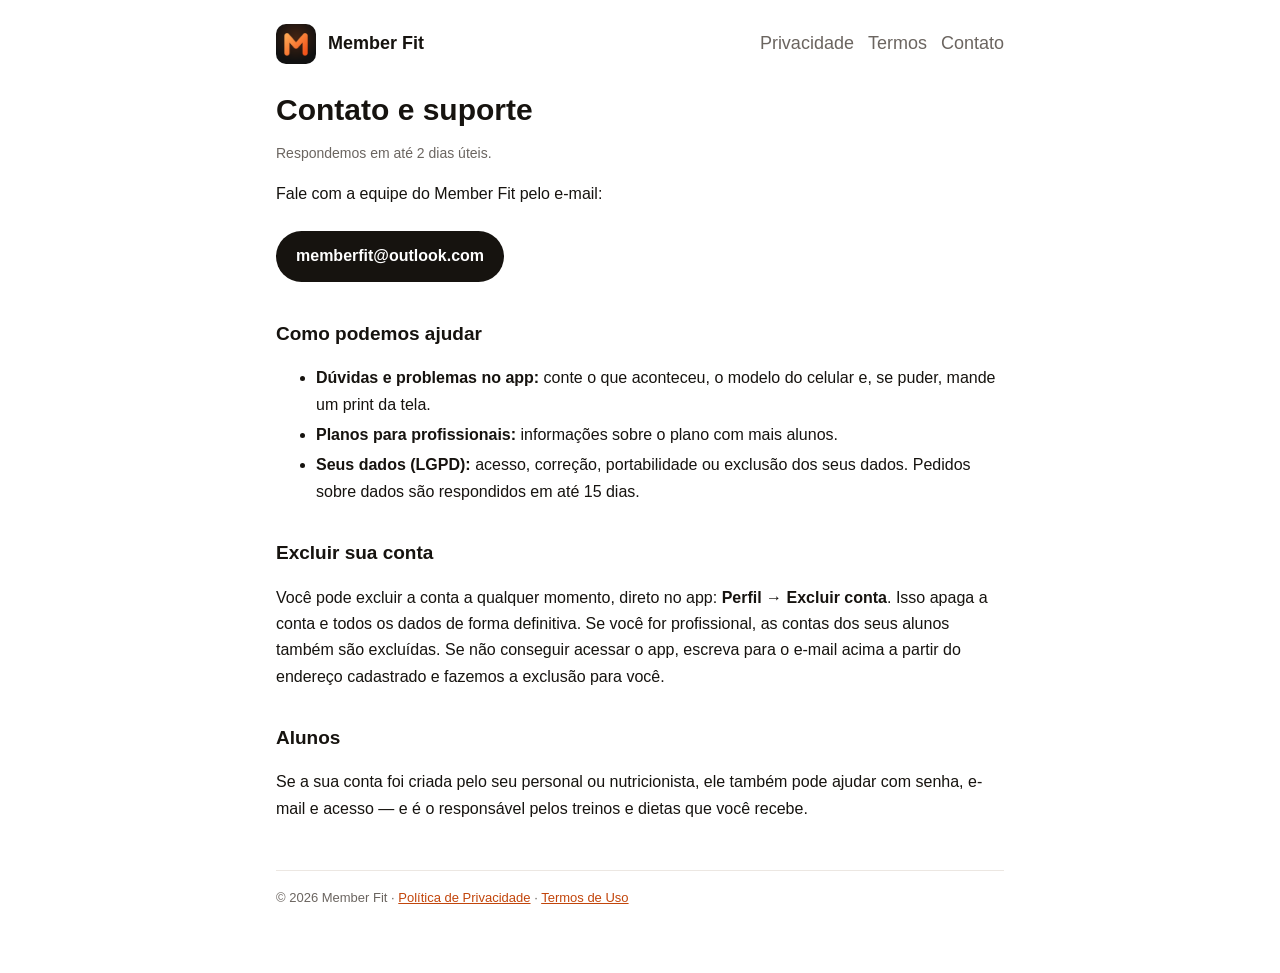
==== contato.html @ 859892b5 "Add files via upload" ====
<!doctype html>
<html lang="pt-BR">
<head>
<meta charset="utf-8">
<meta name="viewport" content="width=device-width, initial-scale=1">
<title>Contato e suporte — Member Fit</title>
<link rel="icon" href="/icon.png">
<link rel="stylesheet" href="/style.css">
</head>
<body>
<div class="wrap">
  <header class="top">
    <img src="/icon.png" alt="">
    <a href="/">Member Fit</a>
    <nav class="links"><a href="/privacidade">Privacidade</a><a href="/termos">Termos</a><a href="/contato">Contato</a></nav>
  </header>

  <h1>Contato e suporte</h1>
  <p class="muted">Respondemos em até 2 dias úteis.</p>

  <p>Fale com a equipe do Member Fit pelo e-mail:</p>
  <a class="email" href="mailto:memberfit@outlook.com?subject=Suporte%20Member%20Fit">memberfit@outlook.com</a>

  <h2>Como podemos ajudar</h2>
  <ul>
    <li><strong>Dúvidas e problemas no app:</strong> conte o que aconteceu, o modelo do celular e, se puder, mande um print da tela.</li>
    <li><strong>Planos para profissionais:</strong> informações sobre o plano com mais alunos.</li>
    <li><strong>Seus dados (LGPD):</strong> acesso, correção, portabilidade ou exclusão dos seus dados. Pedidos sobre dados são respondidos em até 15 dias.</li>
  </ul>

  <h2>Excluir sua conta</h2>
  <p>Você pode excluir a conta a qualquer momento, direto no app: <strong>Perfil → Excluir conta</strong>.
  Isso apaga a conta e todos os dados de forma definitiva. Se você for profissional, as contas dos seus
  alunos também são excluídas. Se não conseguir acessar o app, escreva para o e-mail acima a partir do
  endereço cadastrado e fazemos a exclusão para você.</p>

  <h2>Alunos</h2>
  <p>Se a sua conta foi criada pelo seu personal ou nutricionista, ele também pode ajudar com senha,
  e-mail e acesso — e é o responsável pelos treinos e dietas que você recebe.</p>

  <footer>© 2026 Member Fit · <a href="/privacidade">Política de Privacidade</a> · <a href="/termos">Termos de Uso</a></footer>
</div>
</body>
</html>
---- style.css ----
:root {
  --bg: #ffffff;
  --surface: #f7f5f3;
  --ink: #16130f;
  --muted: #6b6560;
  --accent: #c2450b;
  --accent-soft: #fff1e7;
  --border: #ece7e2;
}
@media (prefers-color-scheme: dark) {
  :root {
    --bg: #0a0908;
    --surface: #17140f;
    --ink: #f7f5f3;
    --muted: #a39c94;
    --accent: #ff8a42;
    --accent-soft: #33231a;
    --border: #2a2520;
  }
}
* { box-sizing: border-box; }
html { -webkit-text-size-adjust: 100%; }
body {
  margin: 0;
  background: var(--bg);
  color: var(--ink);
  font-family: -apple-system, BlinkMacSystemFont, "Segoe UI", Roboto, Inter, sans-serif;
  line-height: 1.65;
}
.wrap { max-width: 760px; margin: 0 auto; padding: 24px 16px 64px; }
header.top { display: flex; align-items: center; gap: 12px; margin-bottom: 28px; }
header.top img { width: 40px; height: 40px; border-radius: 10px; }
header.top a { color: var(--ink); text-decoration: none; font-weight: 700; font-size: 18px; }
nav.links { margin-left: auto; display: flex; gap: 14px; flex-wrap: wrap; font-size: 14px; }
nav.links a { color: var(--muted); font-weight: 500; }
h1 { font-size: 30px; line-height: 1.2; margin: 0 0 4px; }
h2 { font-size: 19px; margin-top: 32px; }
a { color: var(--accent); }
li { margin: 4px 0; }
.muted { color: var(--muted); font-size: 14px; }
.box { background: var(--accent-soft); border-radius: 14px; padding: 14px 18px; }
.cards { display: grid; gap: 12px; margin-top: 24px; }
.card {
  display: block; padding: 18px 20px; border-radius: 16px; background: var(--surface);
  border: 1px solid var(--border); color: var(--ink); text-decoration: none;
}
.card strong { display: block; font-size: 17px; }
.card span { color: var(--muted); font-size: 14px; }
.email {
  display: inline-block; margin: 8px 0 4px; padding: 12px 20px; border-radius: 999px;
  background: var(--ink); color: var(--bg); text-decoration: none; font-weight: 600; word-break: break-all;
}
footer { margin-top: 48px; padding-top: 16px; border-top: 1px solid var(--border); font-size: 13px; color: var(--muted); }
@media (max-width: 480px) {
  nav.links { width: 100%; margin-left: 0; }
  header.top { flex-wrap: wrap; }
  h1 { font-size: 26px; }
}
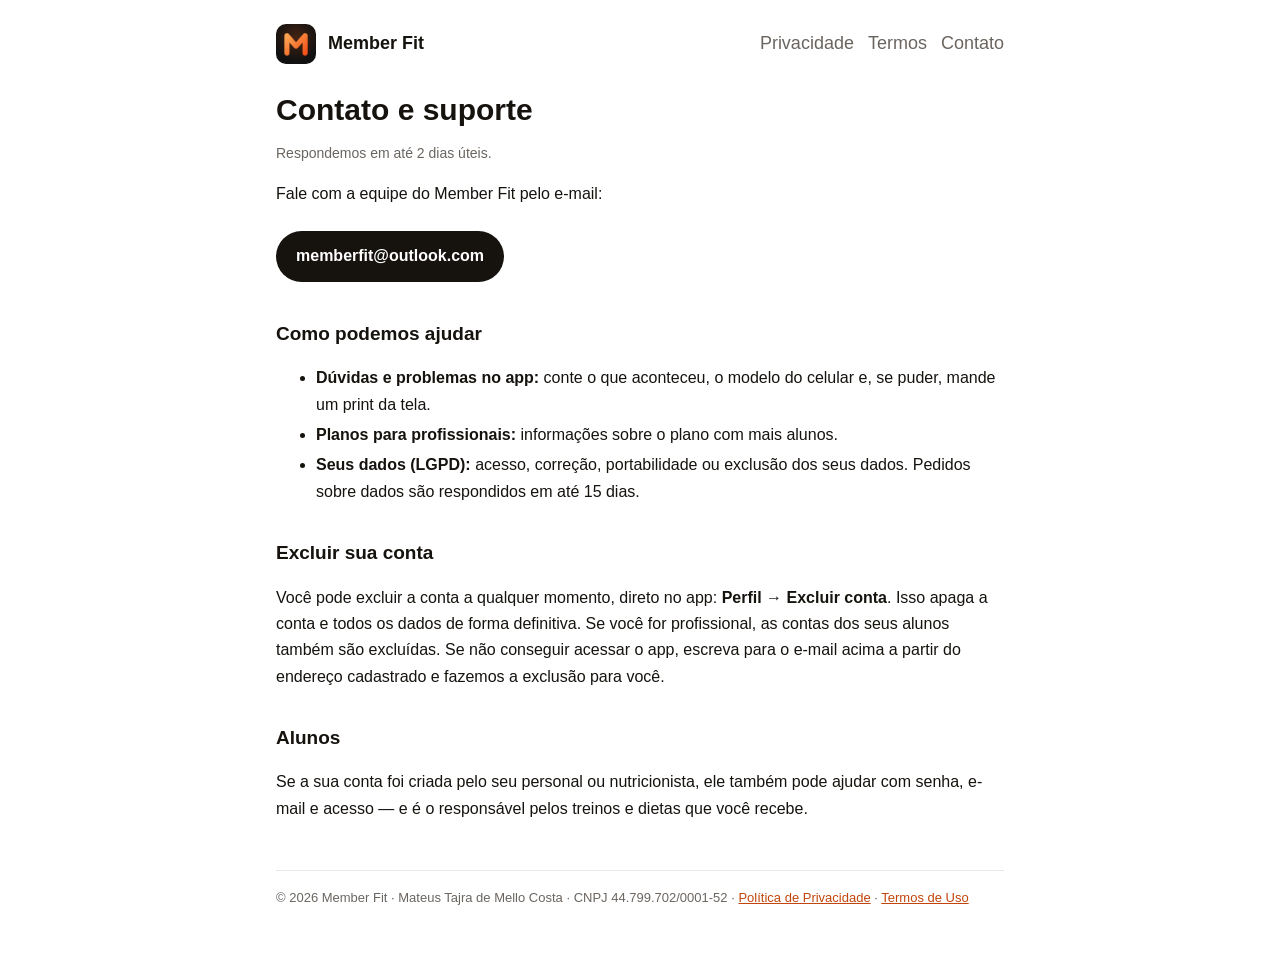
==== commit a7455fdc: "Add files via upload" ====
--- a/contato.html
+++ b/contato.html
@@ -38,7 +38,7 @@
   <p>Se a sua conta foi criada pelo seu personal ou nutricionista, ele também pode ajudar com senha,
   e-mail e acesso — e é o responsável pelos treinos e dietas que você recebe.</p>
 
-  <footer>© 2026 Member Fit · <a href="/privacidade">Política de Privacidade</a> · <a href="/termos">Termos de Uso</a></footer>
+  <footer>© 2026 Member Fit · Mateus Tajra de Mello Costa · CNPJ 44.799.702/0001-52 · <a href="/privacidade">Política de Privacidade</a> · <a href="/termos">Termos de Uso</a></footer>
 </div>
 </body>
 </html>
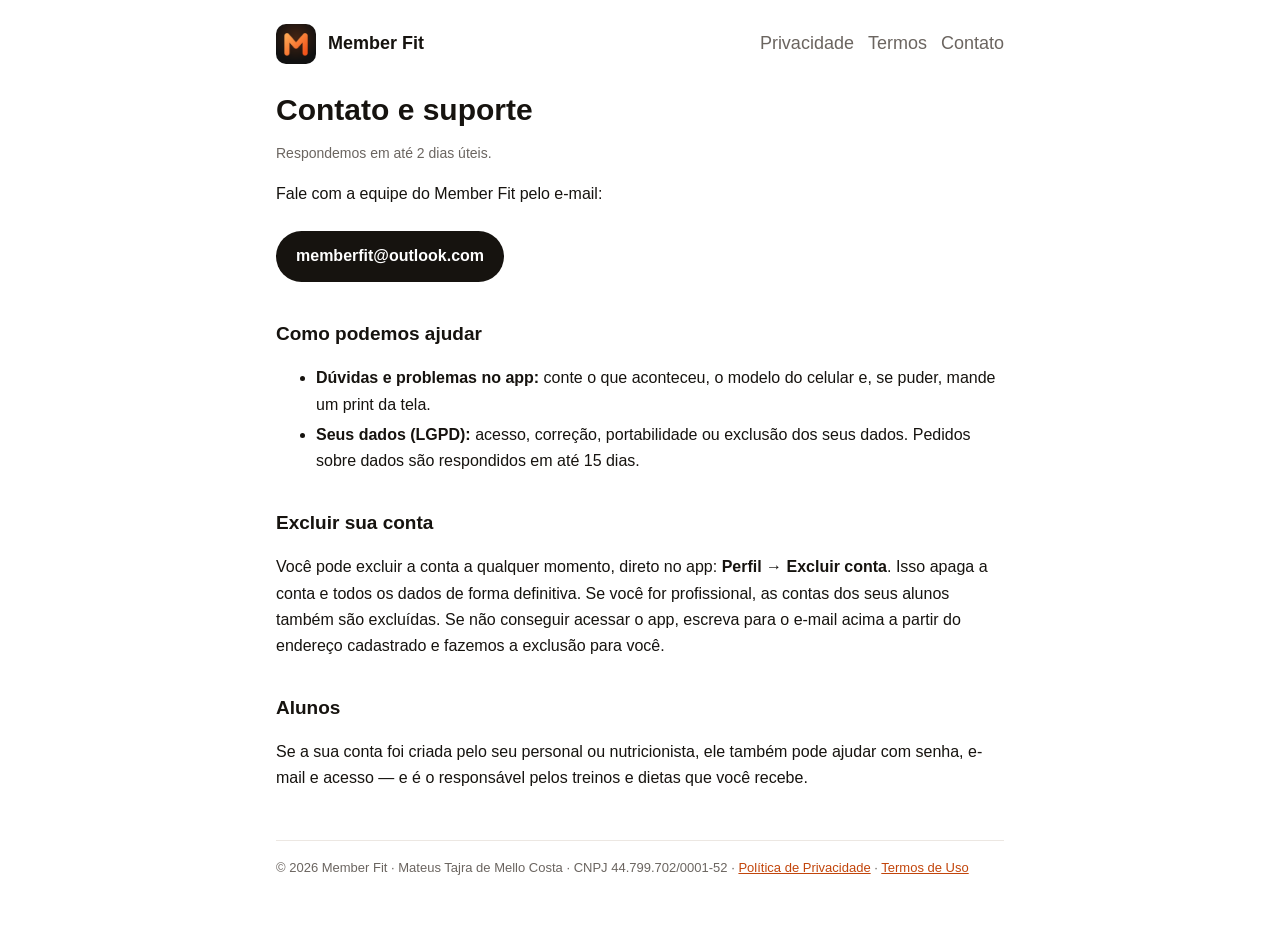
==== commit 56044f56: "Add files via upload" ====
--- a/contato.html
+++ b/contato.html
@@ -24,7 +24,6 @@
   <h2>Como podemos ajudar</h2>
   <ul>
     <li><strong>Dúvidas e problemas no app:</strong> conte o que aconteceu, o modelo do celular e, se puder, mande um print da tela.</li>
-    <li><strong>Planos para profissionais:</strong> informações sobre o plano com mais alunos.</li>
     <li><strong>Seus dados (LGPD):</strong> acesso, correção, portabilidade ou exclusão dos seus dados. Pedidos sobre dados são respondidos em até 15 dias.</li>
   </ul>
 
